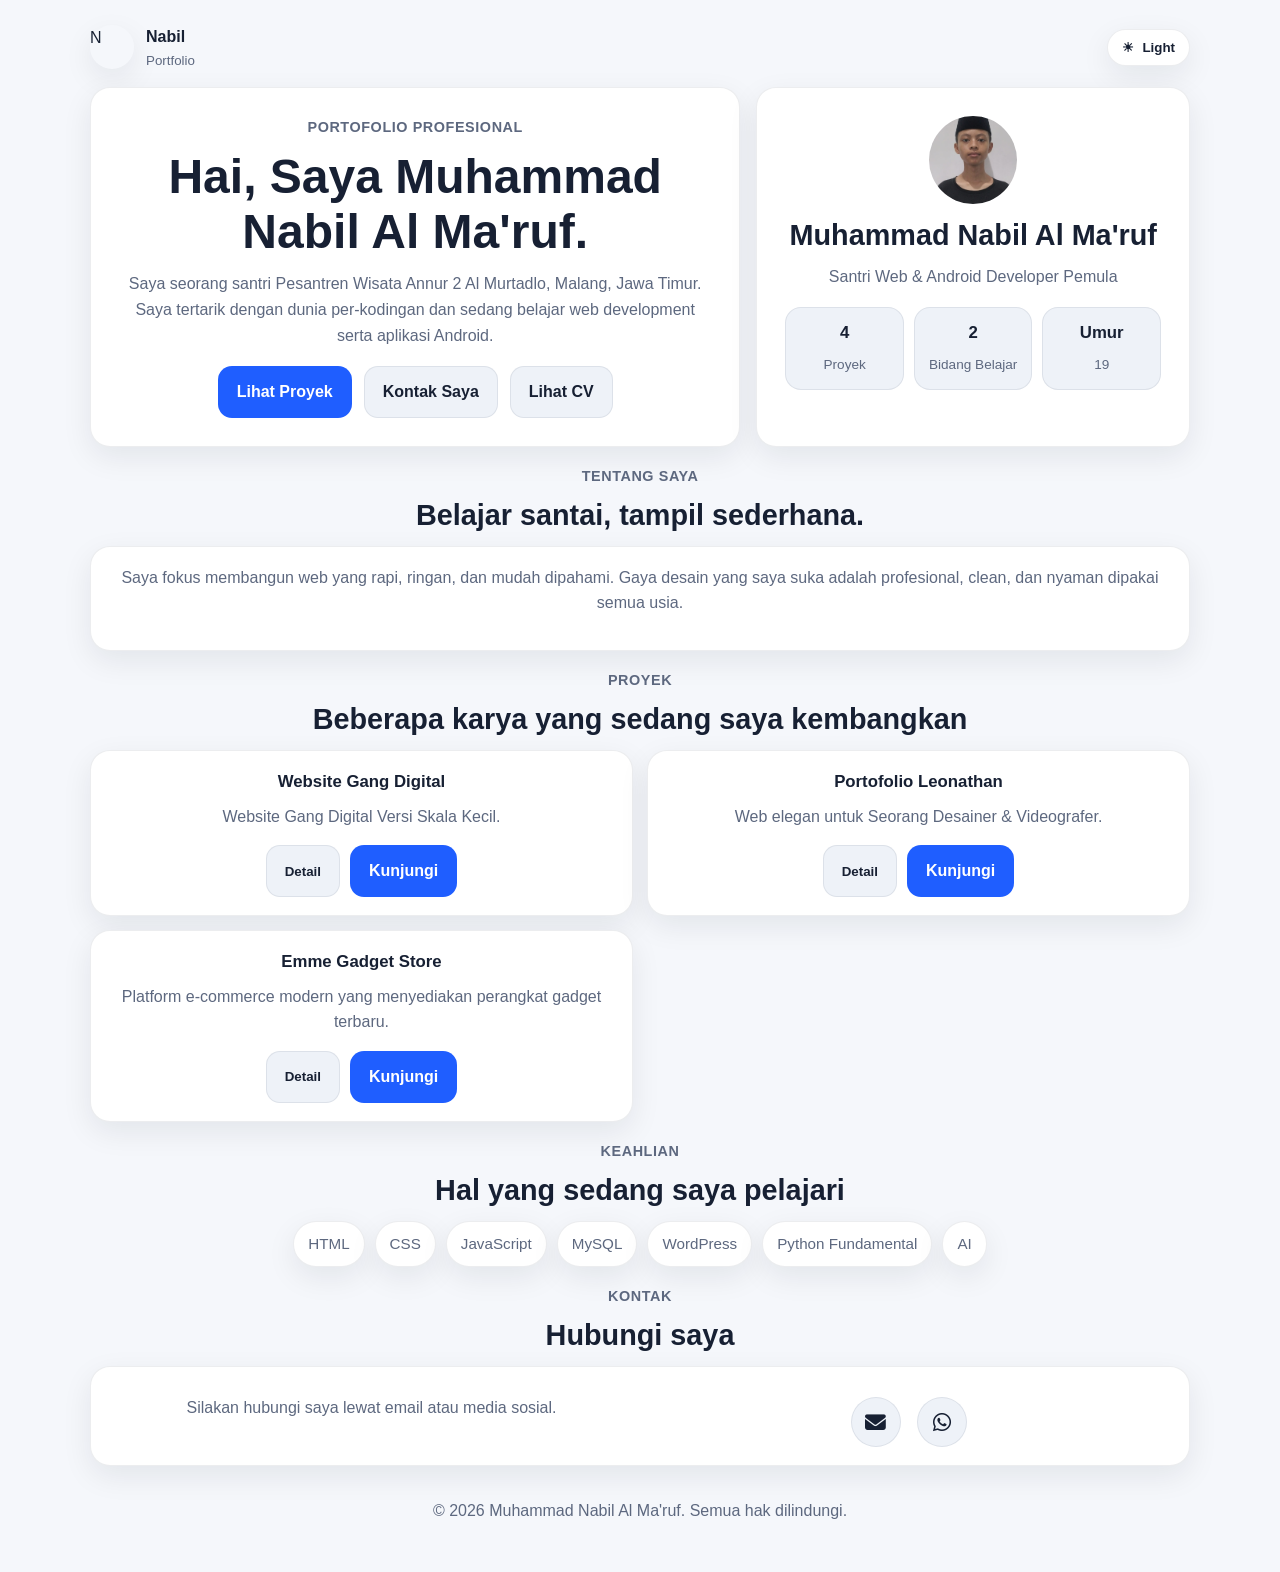
==== index.html @ 753f0123 "Update index.html" ====
<!DOCTYPE html>
<html lang="id">
<head>
  <meta charset="UTF-8" />
  <meta name="viewport" content="width=device-width, initial-scale=1.0" />
  <meta name="theme-color" content="#f5f7fb" />
  <title>Portofolio - Muhammad Nabil Al Ma'ruf</title>
  <link rel="stylesheet" href="nyo.css" />
  <link rel="stylesheet" href="https://cdnjs.cloudflare.com/ajax/libs/font-awesome/6.5.0/css/all.min.css">
</head>
<body>
  <div class="page">
    <header class="topbar">
      <a href="#home" class="brand" aria-label="Beranda">
        <span class="brand-badge">N</span>
        <span class="brand-text">
          <strong>Nabil</strong>
          <small>Portfolio</small>
        </span>
      </a>

      <button id="themeToggle" class="theme-btn" type="button" aria-label="Ganti tema">
        <span class="theme-icon" aria-hidden="true">☀</span>
        <span class="theme-text">Light</span>
      </button>
    </header>

    <main>
      <section id="home" class="hero">
        <div class="hero-card">
          <p class="eyebrow">Portofolio Profesional</p>
          <h1>Hai, Saya Muhammad Nabil Al Ma'ruf.</h1>
          <p class="hero-desc">
            Saya seorang santri Pesantren Wisata Annur 2 Al Murtadlo, Malang, Jawa Timur.
            Saya tertarik dengan dunia per-kodingan dan sedang belajar web development serta aplikasi Android.
          </p>

          <div class="hero-actions">
            <a href="#projects" class="btn primary">Lihat Proyek</a>
            <a href="#contact" class="btn secondary">Kontak Saya</a>
            <a href="CVKU.pdf" class="btn secondary" target="_blank" rel="noopener noreferrer">Lihat CV</a>
  
          </div>
        </div>

        <div class="profile-card">
          <div class="avatar">
            <img src="aku.jpeg" alt="Foto Nabil">
          </div>
          <h2>Muhammad Nabil Al Ma'ruf</h2>
          <p>Santri Web & Android Developer Pemula</p>

          <div class="stats">
            <div>
              <strong>4</strong>
              <span>Proyek</span>
            </div>
            <div>
              <strong>2</strong>
              <span>Bidang Belajar</span>
            </div>
            <div>
              <strong>Umur</strong>
              <span>19</span>
            </div>
          </div>
        </div>
      </section>

      <section class="section about">
        <div class="section-head">
          <p class="eyebrow">Tentang Saya</p>
          <h2>Belajar santai, tampil sederhana.</h2>
        </div>

        <div class="content-card">
          <p>
            Saya fokus membangun web yang rapi, ringan, dan mudah dipahami.
            Gaya desain yang saya suka adalah profesional, clean, dan nyaman dipakai semua usia.
          </p>
        </div>
      </section>

      <section id="projects" class="section">
        <div class="section-head">
          <p class="eyebrow">Proyek</p>
          <h2>Beberapa karya yang sedang saya kembangkan</h2>
        </div>

        <div class="grid">
          <article class="project-card">
            <h3>Website Gang Digital</h3>
            <p>Website Gang Digital Versi Skala Kecil.</p>

            <div class="project-actions">
                <button class="btn secondary detail-btn" data-project="gang">Detail</button>
                    <a href="https://nabildanemme-hub.github.io/gang-kejawan-putih-tambak-IIA/index.html" target="_blank" class="btn primary">Kunjungi</a>
            </div>
                </article>

         <article class="project-card">
    <h3>Portofolio Leonathan</h3>
    <p>Web elegan untuk Seorang Desainer & Videografer.</p>

    <div class="project-actions">
        <button class="btn secondary detail-btn" data-project="leonathanporto">Detail</button>
        <a href="https://nabildanemme-hub.github.io/PortofolioLeonathan/" target="_blank" class="btn primary">Kunjungi</a>
    </div>
</article>
           
           <article class="project-card">
    <h3>Emme Gadget Store</h3>
    <p>Platform e-commerce modern yang menyediakan perangkat gadget terbaru.</p>

    <div class="project-actions">
        <button class="btn secondary detail-btn" data-project="tokoemme">Detail</button>
        <a href="https://sites.google.com/view/tokoemme/home" target="_blank" class="btn primary">Kunjungi</a>
    </div>
</article>
      </div>
      </section>

      <section class="section">
        <div class="section-head">
          <p class="eyebrow">Keahlian</p>
          <h2>Hal yang sedang saya pelajari</h2>
        </div>

        <div class="chips">
          <span>HTML</span>
          <span>CSS</span>
          <span>JavaScript</span>
          <span>MySQL</span>
          <span>WordPress</span>
          <span>Python Fundamental</span>
          <span>AI</span>
        </div>
      </section>

      <section id="contact" class="section contact">
        <div class="section-head">
          <p class="eyebrow">Kontak</p>
          <h2>Hubungi saya</h2>
        </div>

        <div class="content-card contact-card">
  <p>Silakan hubungi saya lewat email atau media sosial.</p>

  <div class="contact-icons">
    <a href="mailto:nabildanemme@gmail.com" target="_blank" aria-label="Email">
      <i class="fa-solid fa-envelope"></i>
    </a>

    <a href="https://wa.me/6282332569247" target="_blank" aria-label="WhatsApp">
      <i class="fa-brands fa-whatsapp"></i>
    </a>
  </div>
</div>

      </section>
    </main>

    <footer class="footer">
      <p>© 2026 Muhammad Nabil Al Ma'ruf. Semua hak dilindungi.</p>
    </footer>
  </div>

    <div id="modal" class="modal">
  <div class="modal-content">
    <span class="close">&times;</span>
    <h2 id="modal-title"></h2>
    <p id="modal-desc"></p>
  </div>
</div>

  <script src="iip.js"></script>
</body>
</html>
---- nyo.css ----
:root {
  --bg: #f5f7fb;
  --surface: #ffffff;
  --surface-2: #eef2f8;
  --text: #172033;
  --muted: #5d687f;
  --primary: #1f5eff;
  --primary-hover: #1748c9;
  --border: rgba(23, 32, 51, 0.08);
  --shadow: 0 10px 30px rgba(16, 24, 40, 0.08);
  --radius: 20px;
}

[data-theme="dark"] {
  --bg: #0c1220;
  --surface: #121a2c;
  --surface-2: #182235;
  --text: #f4f7fb;
  --muted: #aeb8cc;
  --primary: #6f93ff;
  --primary-hover: #86a5ff;
  --border: rgba(255, 255, 255, 0.08);
  --shadow: 0 12px 28px rgba(0, 0, 0, 0.25);
}

* {
  box-sizing: border-box;
}

html {
  scroll-behavior: smooth;
}

body {
  margin: 0;
  font-family: Arial, Helvetica, sans-serif;
  background: var(--bg);
  color: var(--text);
  line-height: 1.6;
  font-size: 16px;
}

a {
  color: inherit;
  text-decoration: none;
}

.page {
  width: 100%;
  min-height: 100vh;
  padding: 16px;
}

.topbar {
  max-width: 1100px;
  margin: 0 auto 16px;
  display: flex;
  align-items: center;
  justify-content: space-between;
  gap: 12px;
}

.brand {
  display: flex;
  align-items: center;
  gap: 12px;
}

.brand-badge,
.avatar img {
  width: 100%;
  height: 100%;
  object-fit: cover;
  border-radius: 50%;
}

.brand-badge {
  width: 44px;
  height: 44px;
  box-shadow: var(--shadow);
}

.brand-text {
  display: flex;
  flex-direction: column;
}

.brand-text strong {
  font-size: 1rem;
}

.brand-text small,
.eyebrow,
.hero-desc,
.project-card p,
.content-card p,
.footer p,
.profile-card p,
.chips span,
.contact-link {
  color: var(--muted);
}

.theme-btn {
  border: 1px solid var(--border);
  background: var(--surface);
  color: var(--text);
  border-radius: 999px;
  padding: 10px 14px;
  display: flex;
  align-items: center;
  gap: 8px;
  box-shadow: var(--shadow);
  cursor: pointer;
  font-weight: 600;
}

main {
  max-width: 1100px;
  margin: 0 auto;
}

.hero {
  display: grid;
  gap: 16px;
}

.hero-card,
.profile-card,
.content-card,
.project-card {
  background: var(--surface);
  border: 1px solid var(--border);
  border-radius: var(--radius);
  box-shadow: var(--shadow);
}

.hero-card {
  padding: 22px 18px;
  text-align: center;
}

.eyebrow {
  margin: 0 0 10px;
  font-size: 0.9rem;
  font-weight: 700;
  letter-spacing: 0.04em;
  text-transform: uppercase;
}

h1, h2, h3, p {
  margin-top: 0;
}

h1 {
  font-size: 2rem;
  line-height: 1.15;
  margin-bottom: 12px;
}

h2 {
  font-size: 1.4rem;
  line-height: 1.25;
  margin-bottom: 10px;
}

.hero-desc {
  margin-bottom: 18px;
  font-size: 1rem;
}

.hero-actions {
  display: flex;
  flex-wrap: wrap;
  gap: 12px;
  justify-content: center;
}

.btn {
  min-height: 48px;
  padding: 12px 18px;
  border-radius: 14px;
  display: inline-flex;
  align-items: center;
  justify-content: center;
  font-weight: 700;
  border: 1px solid transparent;
  transition: 0.2s ease;
}

.btn.primary {
  background: var(--primary);
  color: #fff;
}

.btn.primary:hover {
  background: var(--primary-hover);
}

.btn.secondary {
  background: var(--surface-2);
  color: var(--text);
  border-color: var(--border);
}

.profile-card {
  padding: 22px 18px;
  text-align: center;
}

.avatar {
  width: 88px;
  height: 88px;
  margin: 0 auto 14px;
  font-size: 2rem;
}

.stats {
  margin-top: 18px;
  display: grid;
  grid-template-columns: repeat(3, 1fr);
  gap: 10px;
}

.stats div {
  background: var(--surface-2);
  border: 1px solid var(--border);
  border-radius: 16px;
  padding: 12px 8px;
}

.stats strong {
  display: block;
  font-size: 1.05rem;
  margin-bottom: 4px;
}

.stats span {
  font-size: 0.85rem;
  color: var(--muted);
}

.section {
  margin-top: 18px;
}

.section-head {
  margin-bottom: 12px;
  text-align: center;
}

.content-card,
.project-card {
  padding: 18px;
}

.content-card {
  text-align: center;
}

.grid {
  display: grid;
  gap: 14px;
}

.project-card {
  text-align: center;
  transition: transform 0.25s ease, box-shadow 0.25s ease;
}

.project-card:hover {
  transform: translateY(-6px);
  box-shadow: 0 18px 40px rgba(0, 0, 0, 0.12);
}

.project-card h3 {
  margin-bottom: 8px;
  font-size: 1.05rem;
}

.chips {
  display: flex;
  flex-wrap: wrap;
  justify-content: center;
  gap: 10px;
}

.chips span {
  padding: 10px 14px;
  border-radius: 999px;
  background: var(--surface);
  border: 1px solid var(--border);
  box-shadow: var(--shadow);
  font-size: 0.95rem;
}

.contact-card {
  display: grid;
  gap: 12px;
}

.contact-link {
  display: inline-flex;
  width: fit-content;
  margin: 0 auto;
  font-weight: 700;
}

.footer {
  max-width: 1100px;
  margin: 22px auto 0;
  padding: 10px 0 8px;
  text-align: center;
}

@media (min-width: 768px) {
  .page {
    padding: 24px;
  }

  .hero {
    grid-template-columns: 1.5fr 1fr;
    align-items: stretch;
  }

  .hero-card,
  .profile-card {
    padding: 28px;
  }

  h1 {
    font-size: 3rem;
  }

  h2 {
    font-size: 1.8rem;
  }

  .grid {
    grid-template-columns: repeat(2, 1fr);
  }

  .contact-card {
    grid-template-columns: repeat(2, 1fr);
    align-items: center;
  }

  .contact-link {
    margin: 0;
  }
}

button:focus-visible,
a:focus-visible {
  outline: 3px solid rgba(31, 94, 255, 0.35);
  outline-offset: 3px;
}

.fade-in {
  opacity: 0;
  transform: translateY(20px);
  transition: 0.6s ease;
}

.fade-in.show {
  opacity: 1;
  transform: translateY(0);
}

.project-actions {
  margin-top: 12px;
  display: flex;
  gap: 10px;
  justify-content: center;
}

/* MODAL */
.modal {
  display: none;
  position: fixed;
  top: 0;
  left: 0;
  width: 100%;
  height: 100%;
  background: rgba(0,0,0,0.6);
  justify-content: center;
  align-items: center;
}

.modal-content {
  background: var(--surface);
  padding: 20px;
  border-radius: 16px;
  max-width: 90%;
  text-align: center;
}

.close {
  cursor: pointer;
  font-size: 1.5rem;
  float: right;
}

.contact-icons {
  display: flex;
  justify-content: center;
  gap: 16px;
  margin-top: 12px;
}

.contact-icons a {
  width: 50px;
  height: 50px;
  display: grid;
  place-items: center;
  border-radius: 50%;
  background: var(--surface-2);
  border: 1px solid var(--border);
  font-size: 1.3rem;
  color: var(--text);
  transition: 0.2s ease;
}

.contact-icons a:hover {
  transform: translateY(-4px);
  background: var(--primary);
  color: white;
}
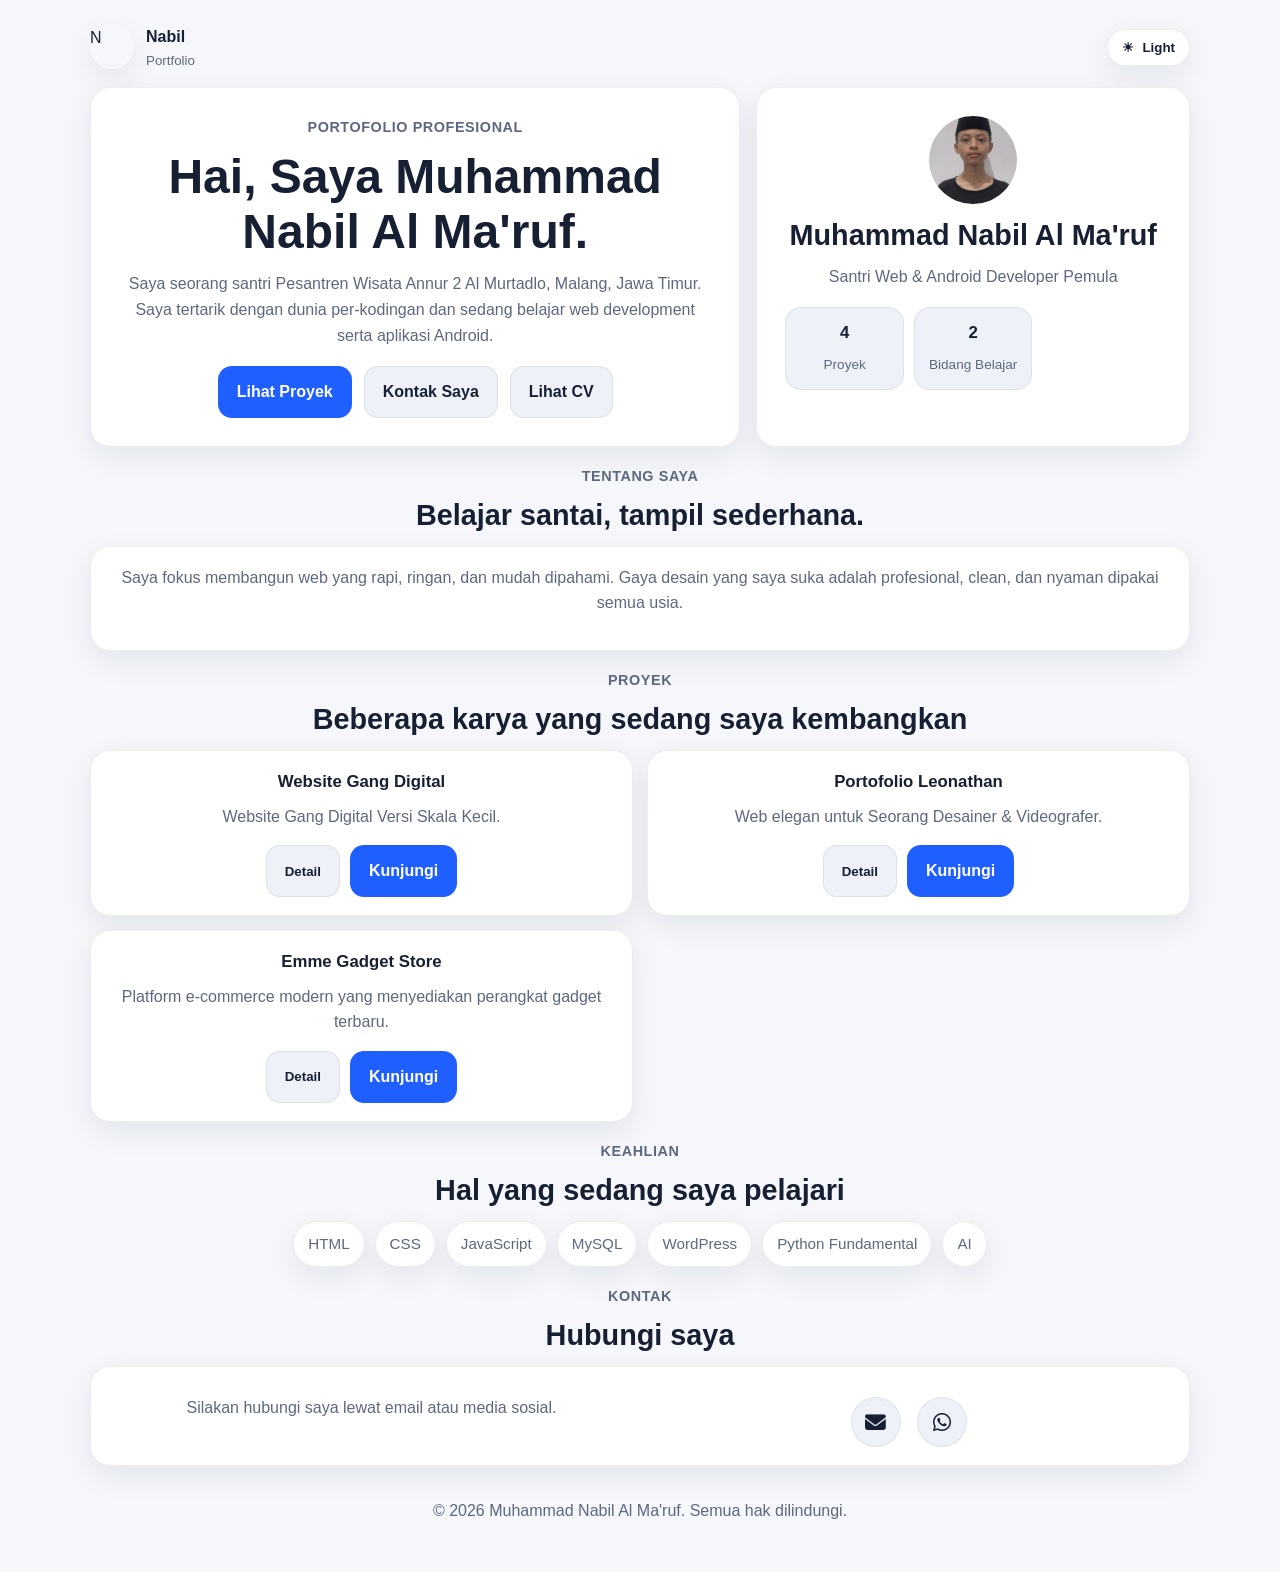
==== commit aac4e84d: "Update index.html" ====
--- a/index.html
+++ b/index.html
@@ -58,10 +58,6 @@
             <div>
               <strong>2</strong>
               <span>Bidang Belajar</span>
-            </div>
-            <div>
-              <strong>Umur</strong>
-              <span>19</span>
             </div>
           </div>
         </div>
--- a/nyo.css
+++ b/nyo.css
@@ -356,15 +356,19 @@
   outline-offset: 3px;
 }
 
+/* Keadaan awal: tidak terlihat */
 .fade-in {
   opacity: 0;
-  transform: translateY(20px);
-  transition: 0.6s ease;
-}
-
+  transform: translateY(30px);
+  transition: all 0.8s ease-out;
+  pointer-events: none; /* Biar gak bisa diklik sebelum muncul */
+}
+
+/* Keadaan setelah di-scroll: muncul */
 .fade-in.show {
   opacity: 1;
   transform: translateY(0);
+  pointer-events: auto;
 }
 
 .project-actions {
@@ -425,4 +429,4 @@
   transform: translateY(-4px);
   background: var(--primary);
   color: white;
-}+}
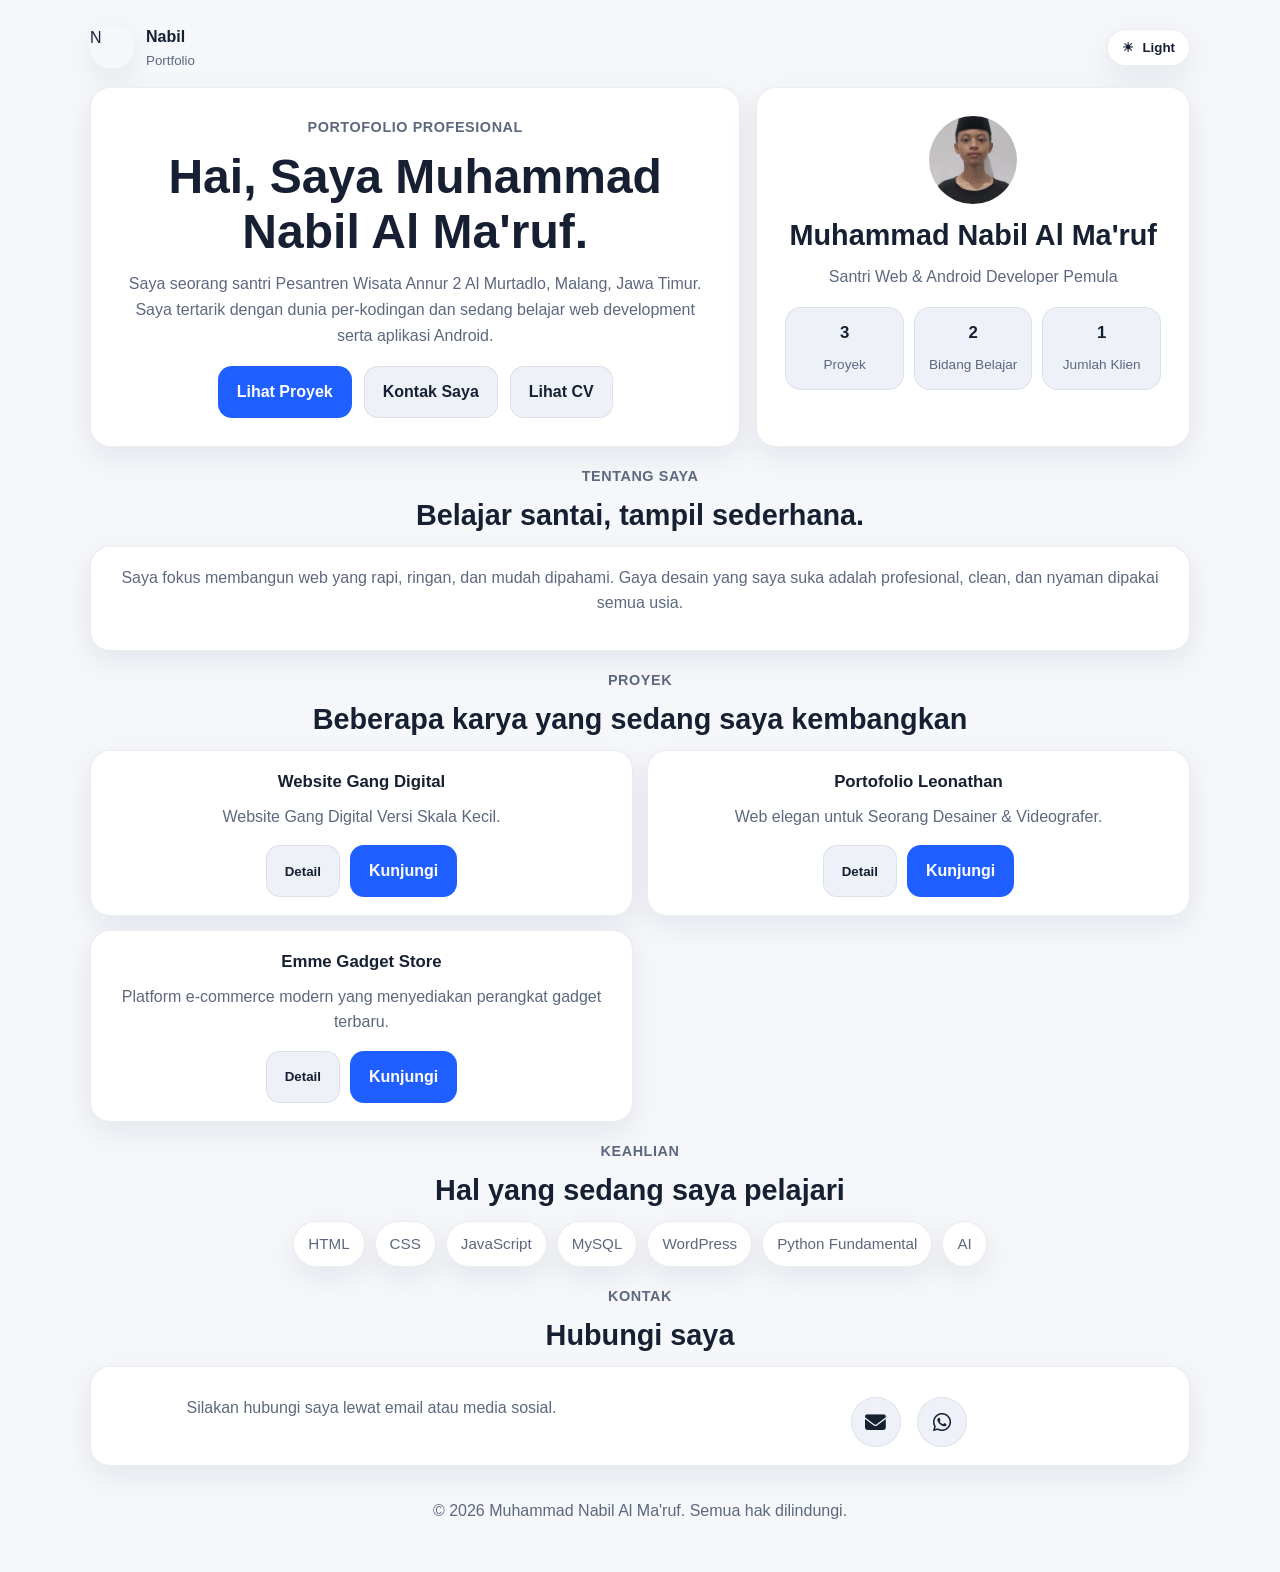
==== commit b85b9eca: "Update index.html" ====
--- a/index.html
+++ b/index.html
@@ -52,12 +52,16 @@
 
           <div class="stats">
             <div>
-              <strong>4</strong>
+              <strong>3</strong>
               <span>Proyek</span>
             </div>
             <div>
               <strong>2</strong>
               <span>Bidang Belajar</span>
+            </div>
+            <div>
+              <strong>1</strong>
+              <span>Jumlah Klien</span>
             </div>
           </div>
         </div>
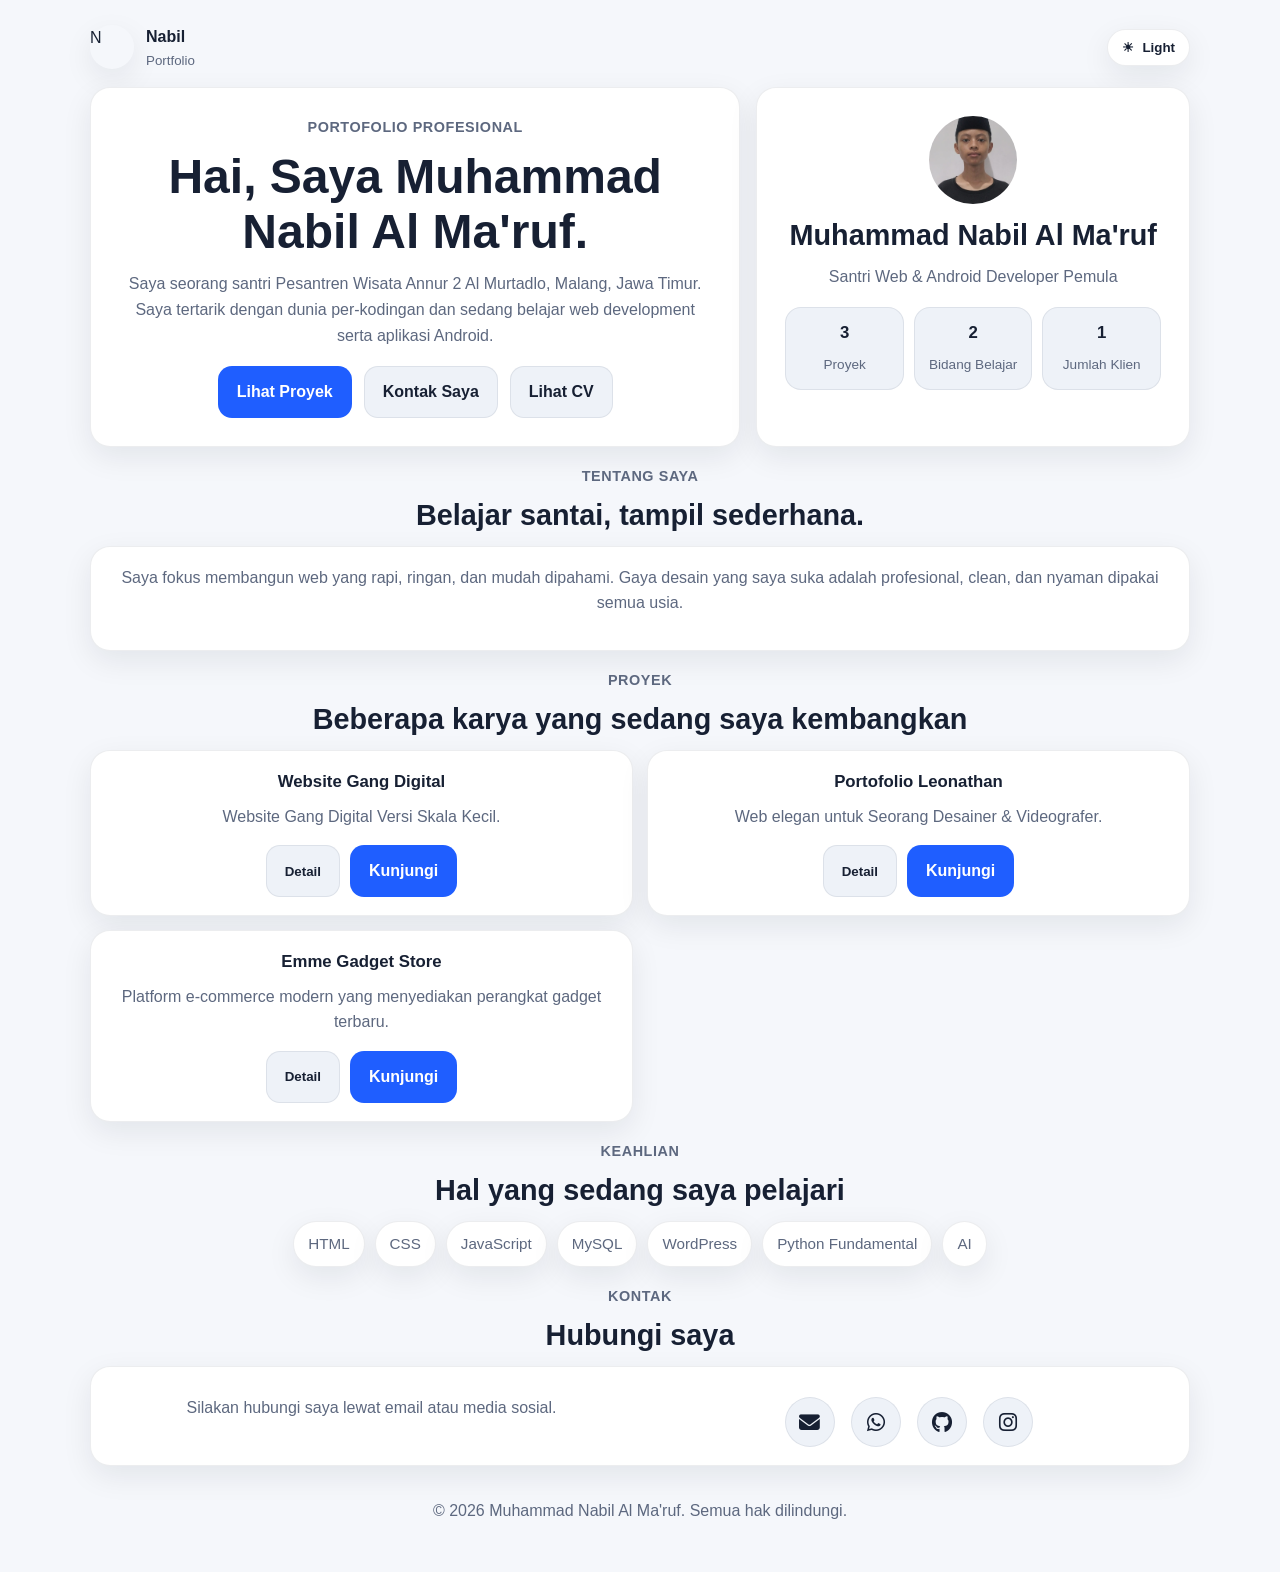
==== commit 7e46fc6e: "Update index.html" ====
--- a/index.html
+++ b/index.html
@@ -154,6 +154,14 @@
     <a href="https://wa.me/6282332569247" target="_blank" aria-label="WhatsApp">
       <i class="fa-brands fa-whatsapp"></i>
     </a>
+
+    <a href="https://github.com/nabildanemme-hub" target="_blank" aria-label="GitHub">
+      <i class="fa-brands fa-github"></i>
+    </a>
+
+    <a href="https://instagram.com/_NBLZ_" target="_blank" aria-label="Instagram">
+      <i class="fa-brands fa-instagram"></i>
+    </a>
   </div>
 </div>
 
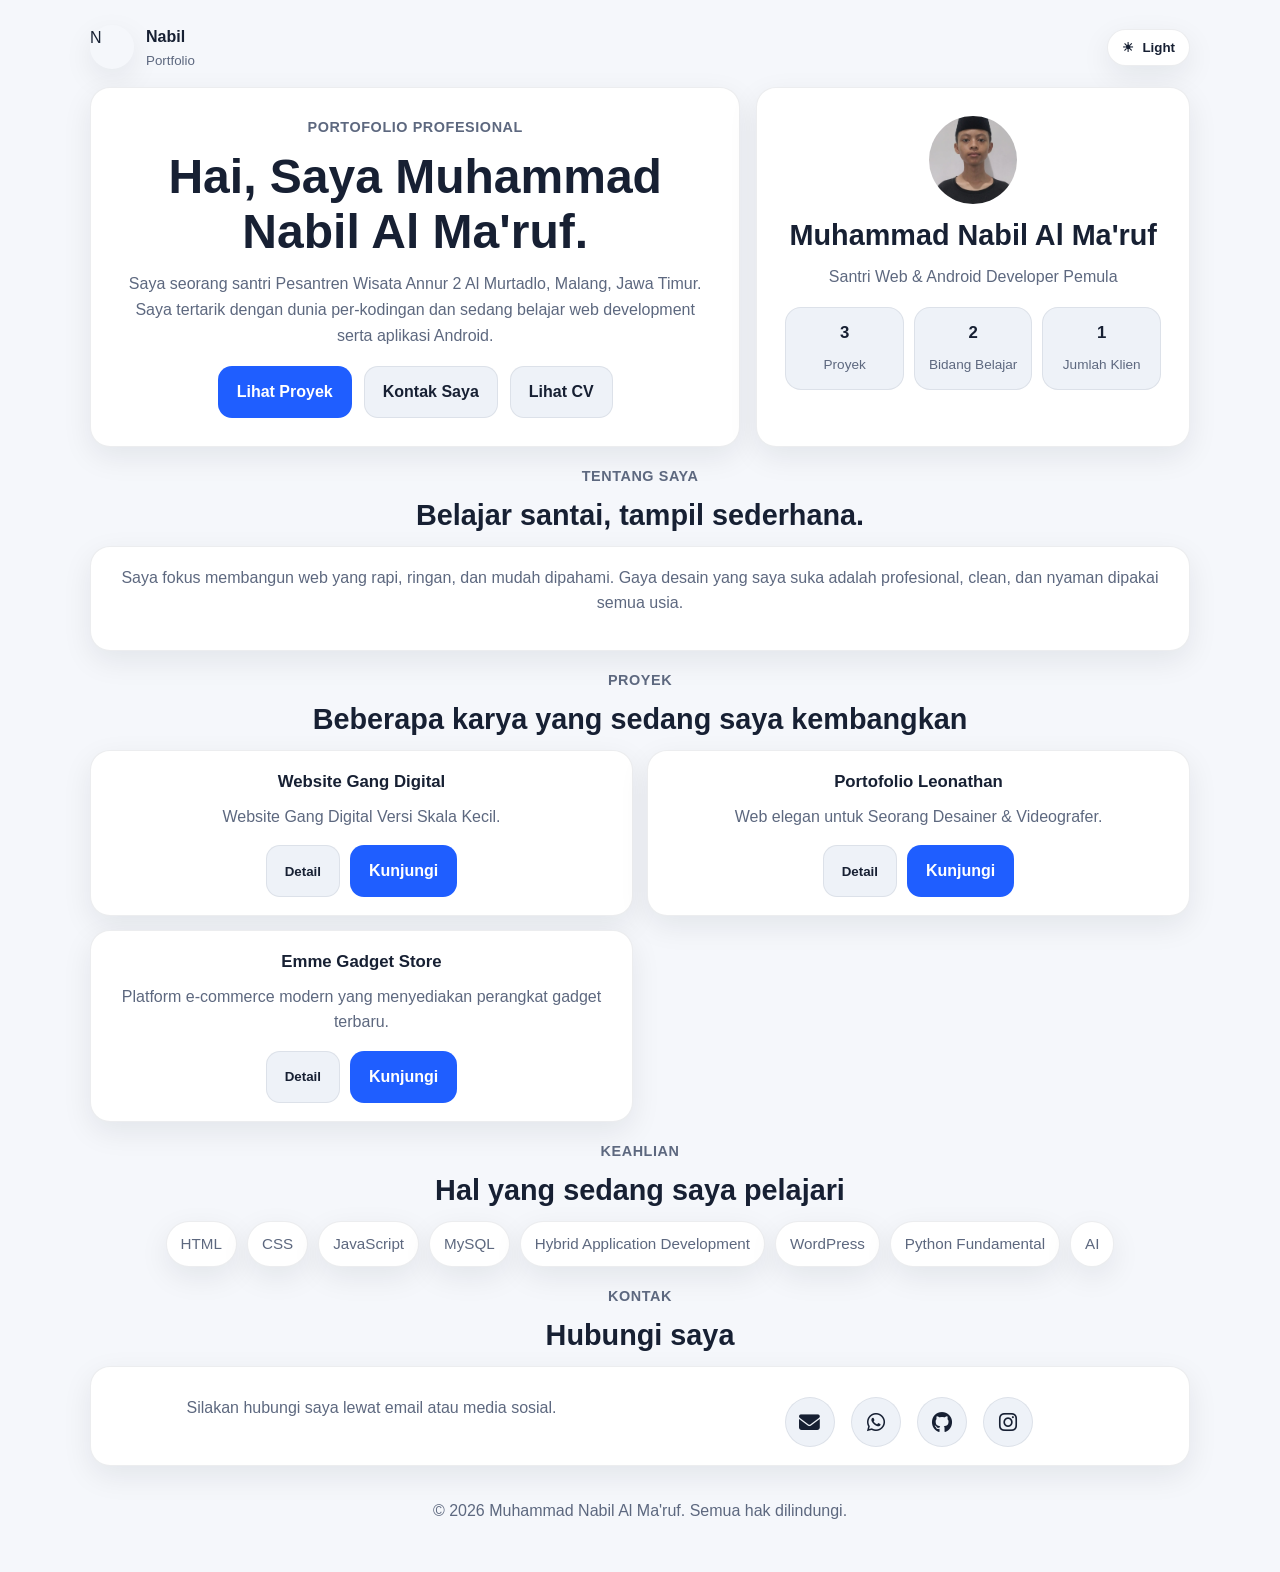
==== commit a8780887: "Update index.html" ====
--- a/index.html
+++ b/index.html
@@ -131,6 +131,7 @@
           <span>CSS</span>
           <span>JavaScript</span>
           <span>MySQL</span>
+          <span>Hybrid Application Development</span>
           <span>WordPress</span>
           <span>Python Fundamental</span>
           <span>AI</span>
--- a/nyo.css
+++ b/nyo.css
@@ -430,3 +430,18 @@
   background: var(--primary);
   color: white;
 }
+
+/* Untuk Chrome, Safari, dan Opera */
+.element-class::-webkit-scrollbar {
+  display: none;
+}
+
+/* Untuk Firefox */
+.element-class {
+  scrollbar-width: none;
+}
+
+/* Untuk Internet Explorer dan Edge lama */
+.element-class {
+  -ms-overflow-style: none;
+}
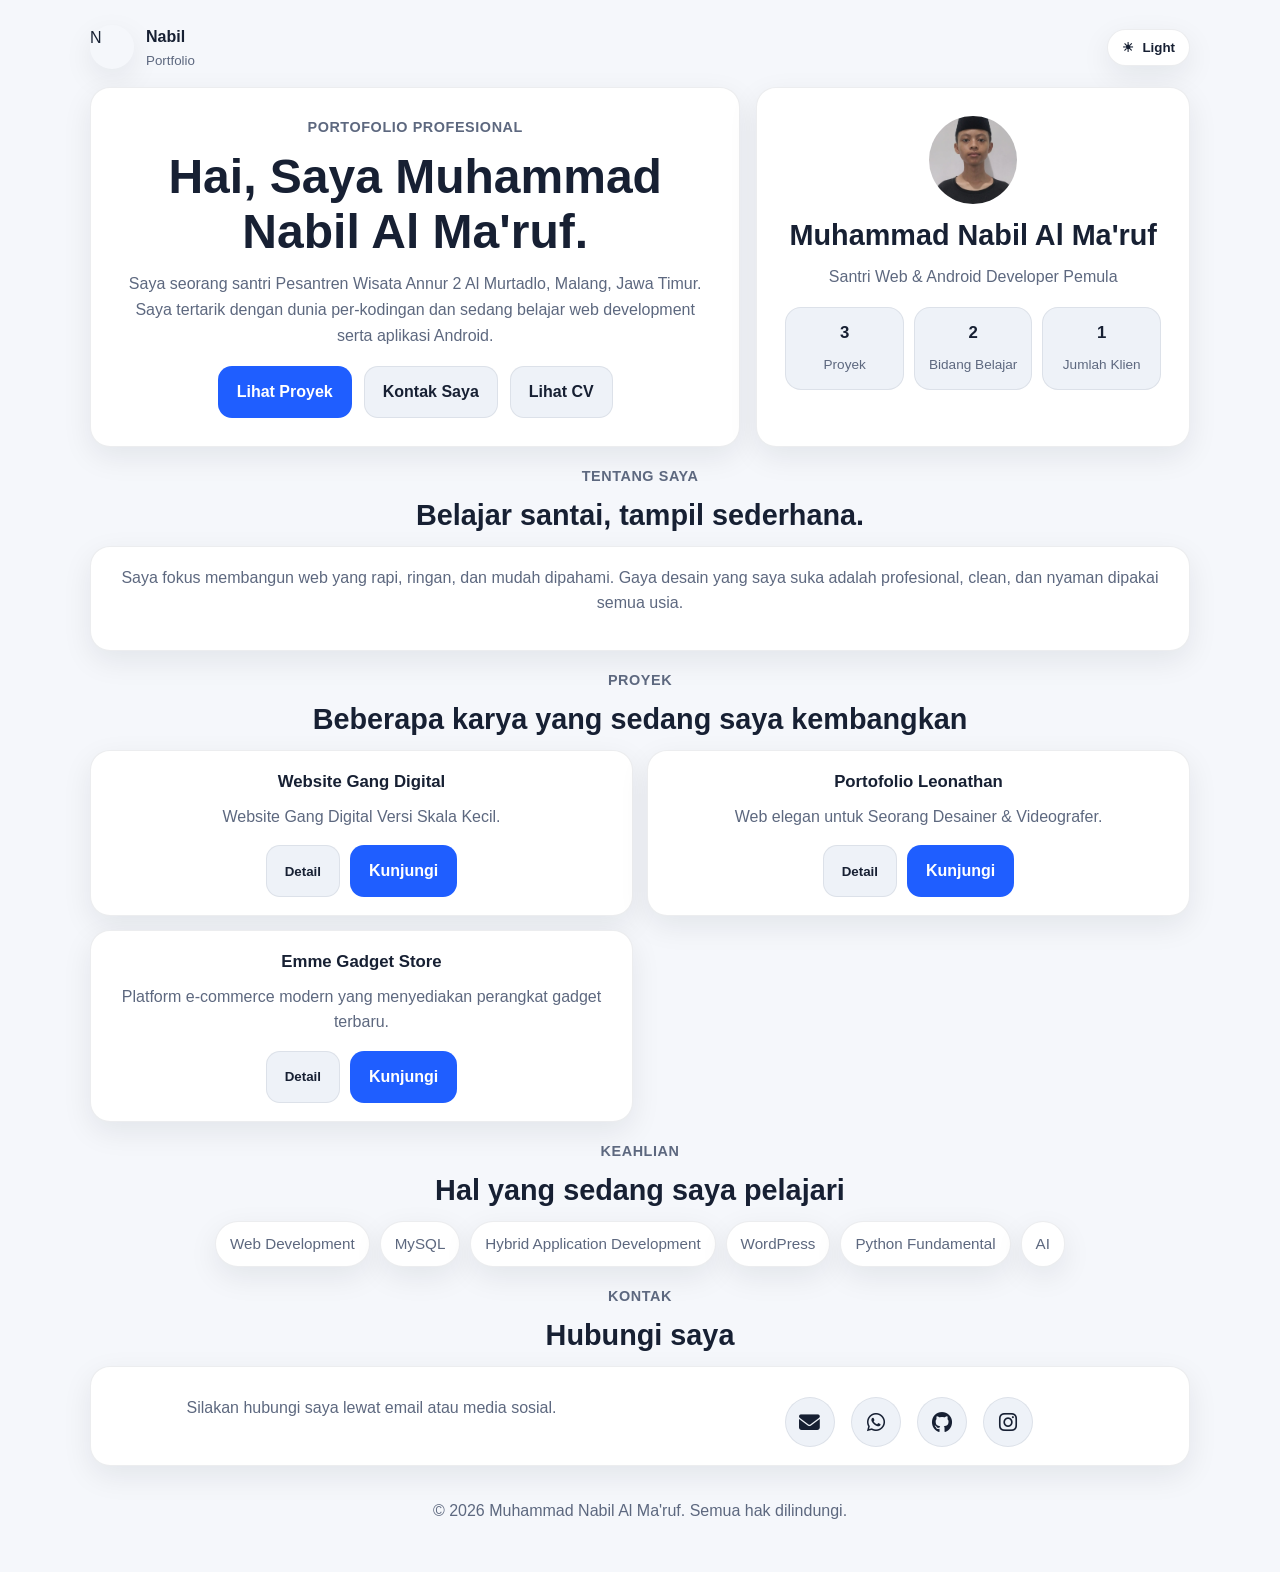
==== commit 441643a4: "Update index.html" ====
--- a/index.html
+++ b/index.html
@@ -127,9 +127,7 @@
         </div>
 
         <div class="chips">
-          <span>HTML</span>
-          <span>CSS</span>
-          <span>JavaScript</span>
+          <span>Web Development</span>
           <span>MySQL</span>
           <span>Hybrid Application Development</span>
           <span>WordPress</span>
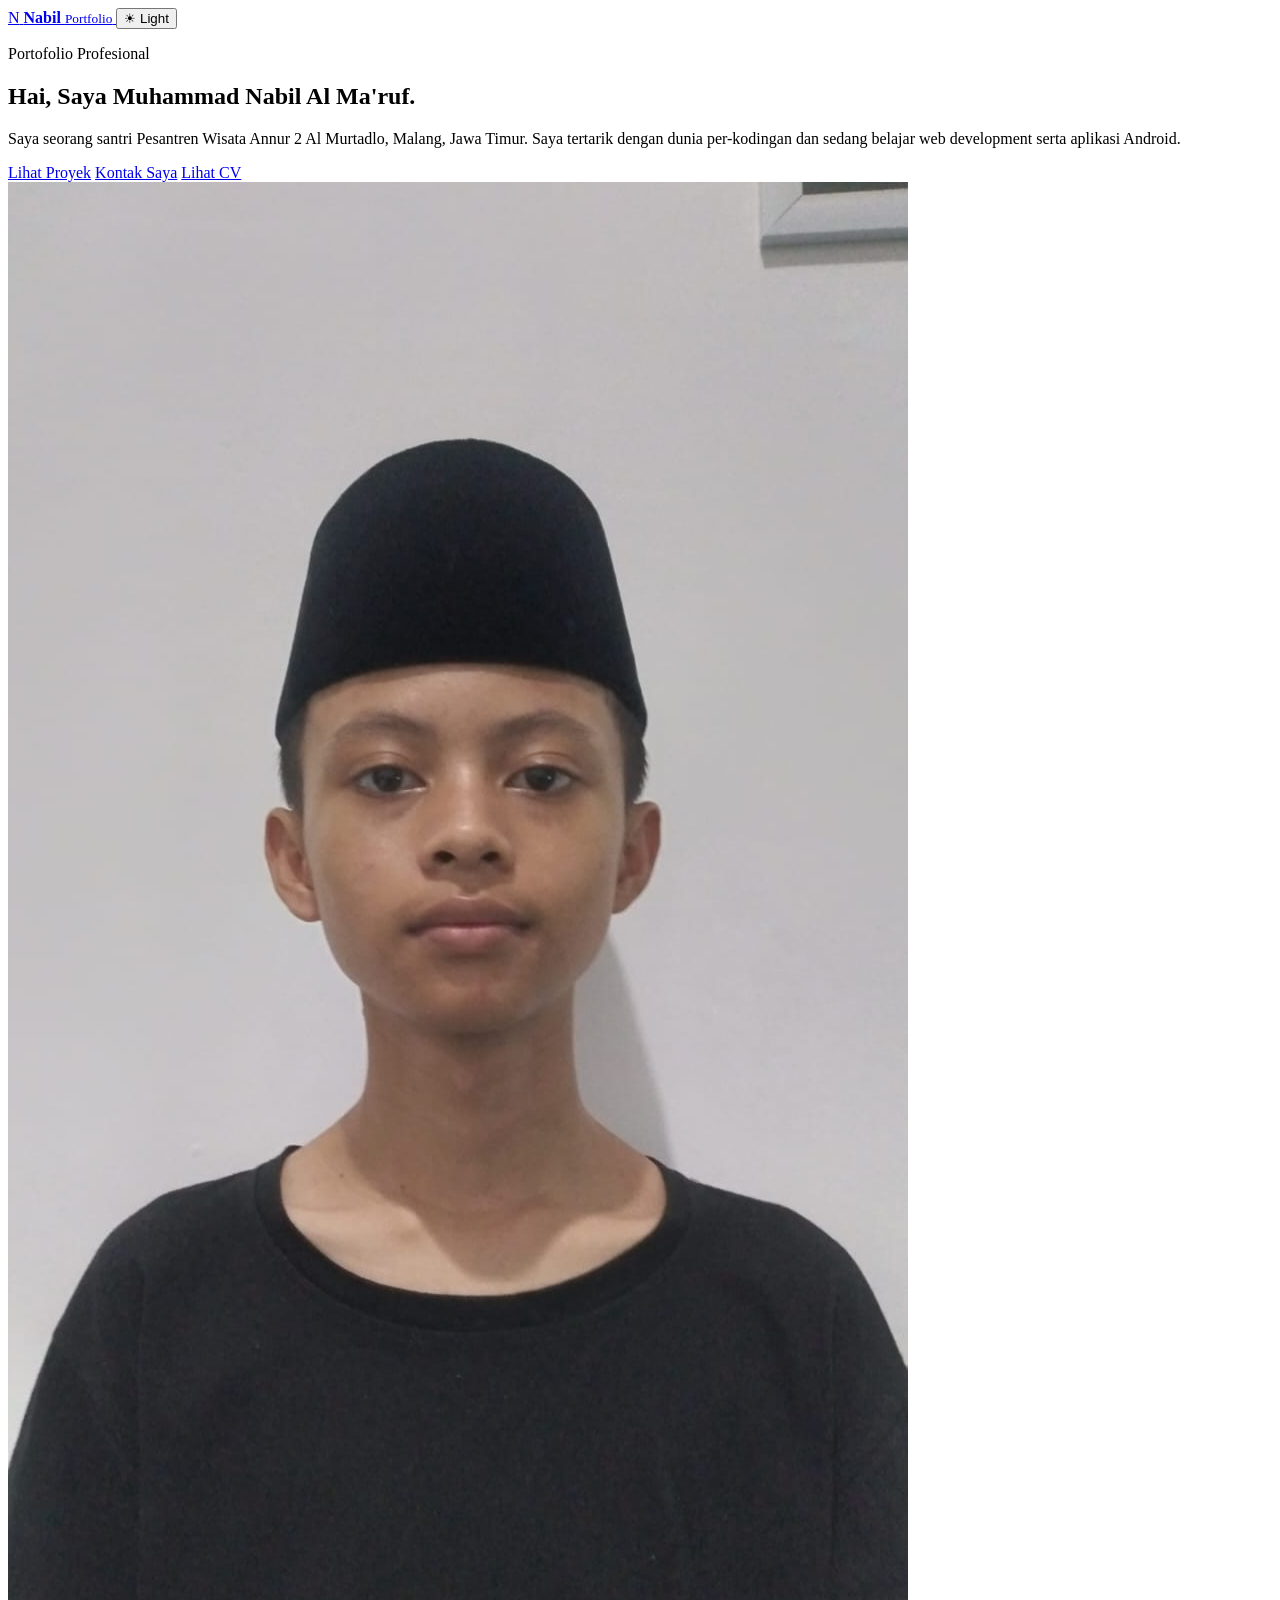
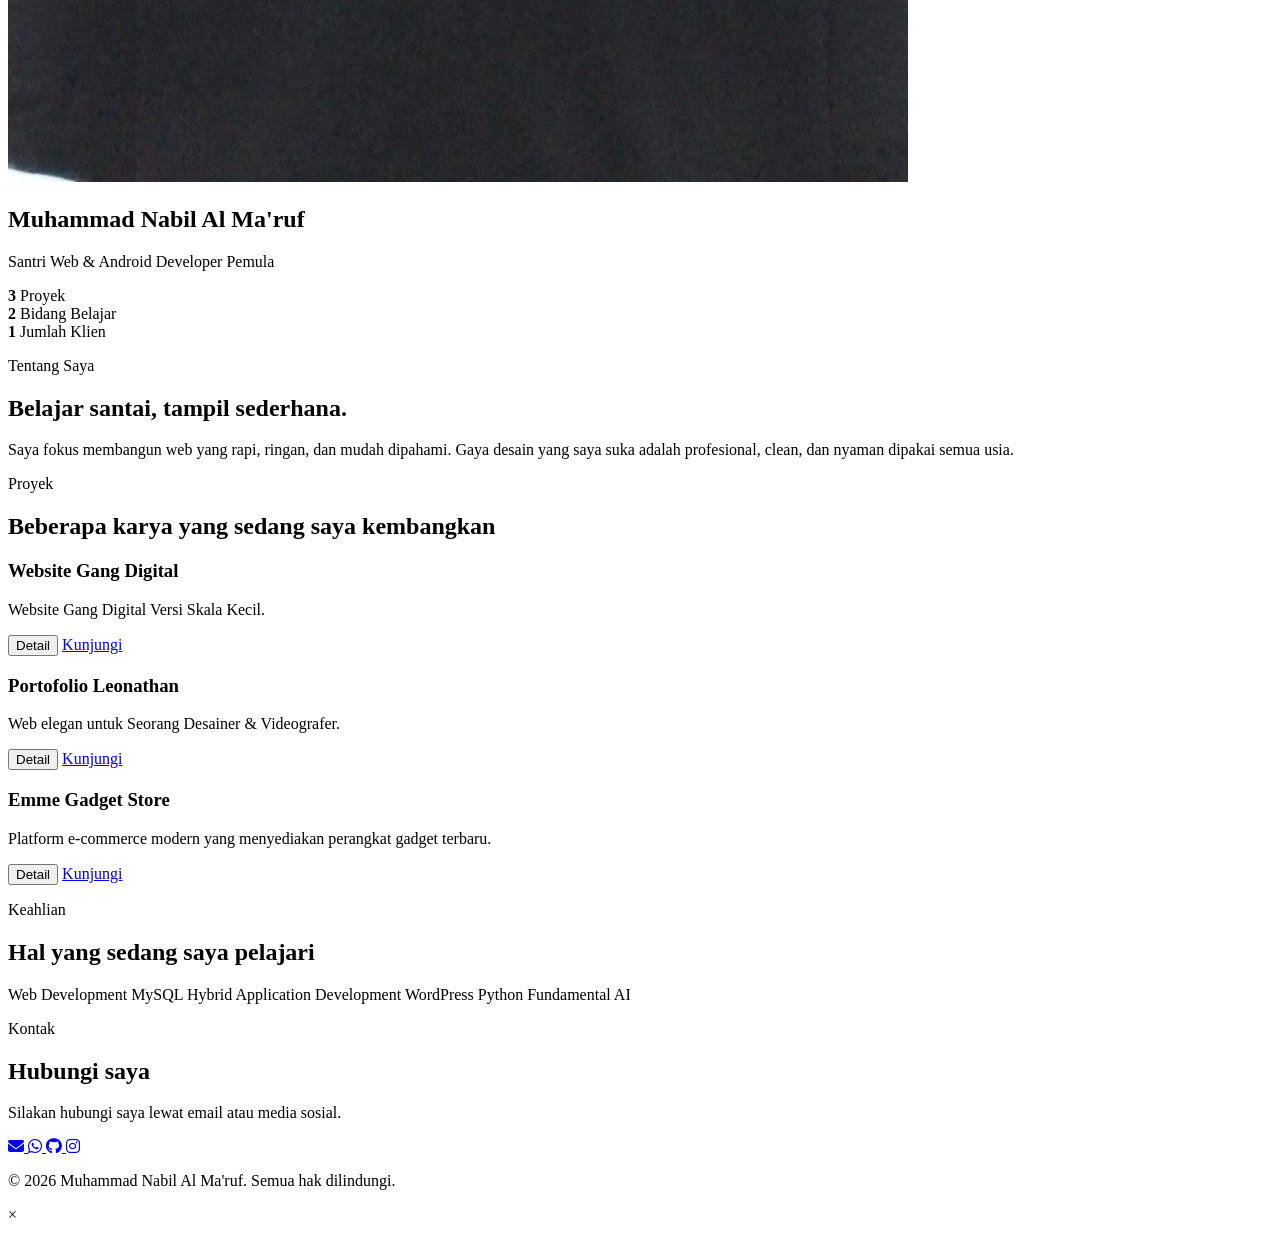
==== commit 2bf16d96: "Update index.html" ====
--- a/index.html
+++ b/index.html
@@ -5,7 +5,7 @@
   <meta name="viewport" content="width=device-width, initial-scale=1.0" />
   <meta name="theme-color" content="#f5f7fb" />
   <title>Portofolio - Muhammad Nabil Al Ma'ruf</title>
-  <link rel="stylesheet" href="nyo.css" />
+  <link rel="stylesheet" href="a.css" />
   <link rel="stylesheet" href="https://cdnjs.cloudflare.com/ajax/libs/font-awesome/6.5.0/css/all.min.css">
 </head>
 <body>
@@ -86,6 +86,8 @@
           <p class="eyebrow">Proyek</p>
           <h2>Beberapa karya yang sedang saya kembangkan</h2>
         </div>
+
+        
 
         <div class="grid">
           <article class="project-card">
@@ -175,11 +177,16 @@
     <div id="modal" class="modal">
   <div class="modal-content">
     <span class="close">&times;</span>
+    
+    <a id="modal-img-link" href="#" target="_blank" rel="noopener noreferrer">
+      <img id="modal-img" src="" alt="" class="modal-preview-img">
+    </a>
+    
     <h2 id="modal-title"></h2>
     <p id="modal-desc"></p>
   </div>
 </div>
 
-  <script src="iip.js"></script>
+  <script src="qq.js"></script>
 </body>
 </html>
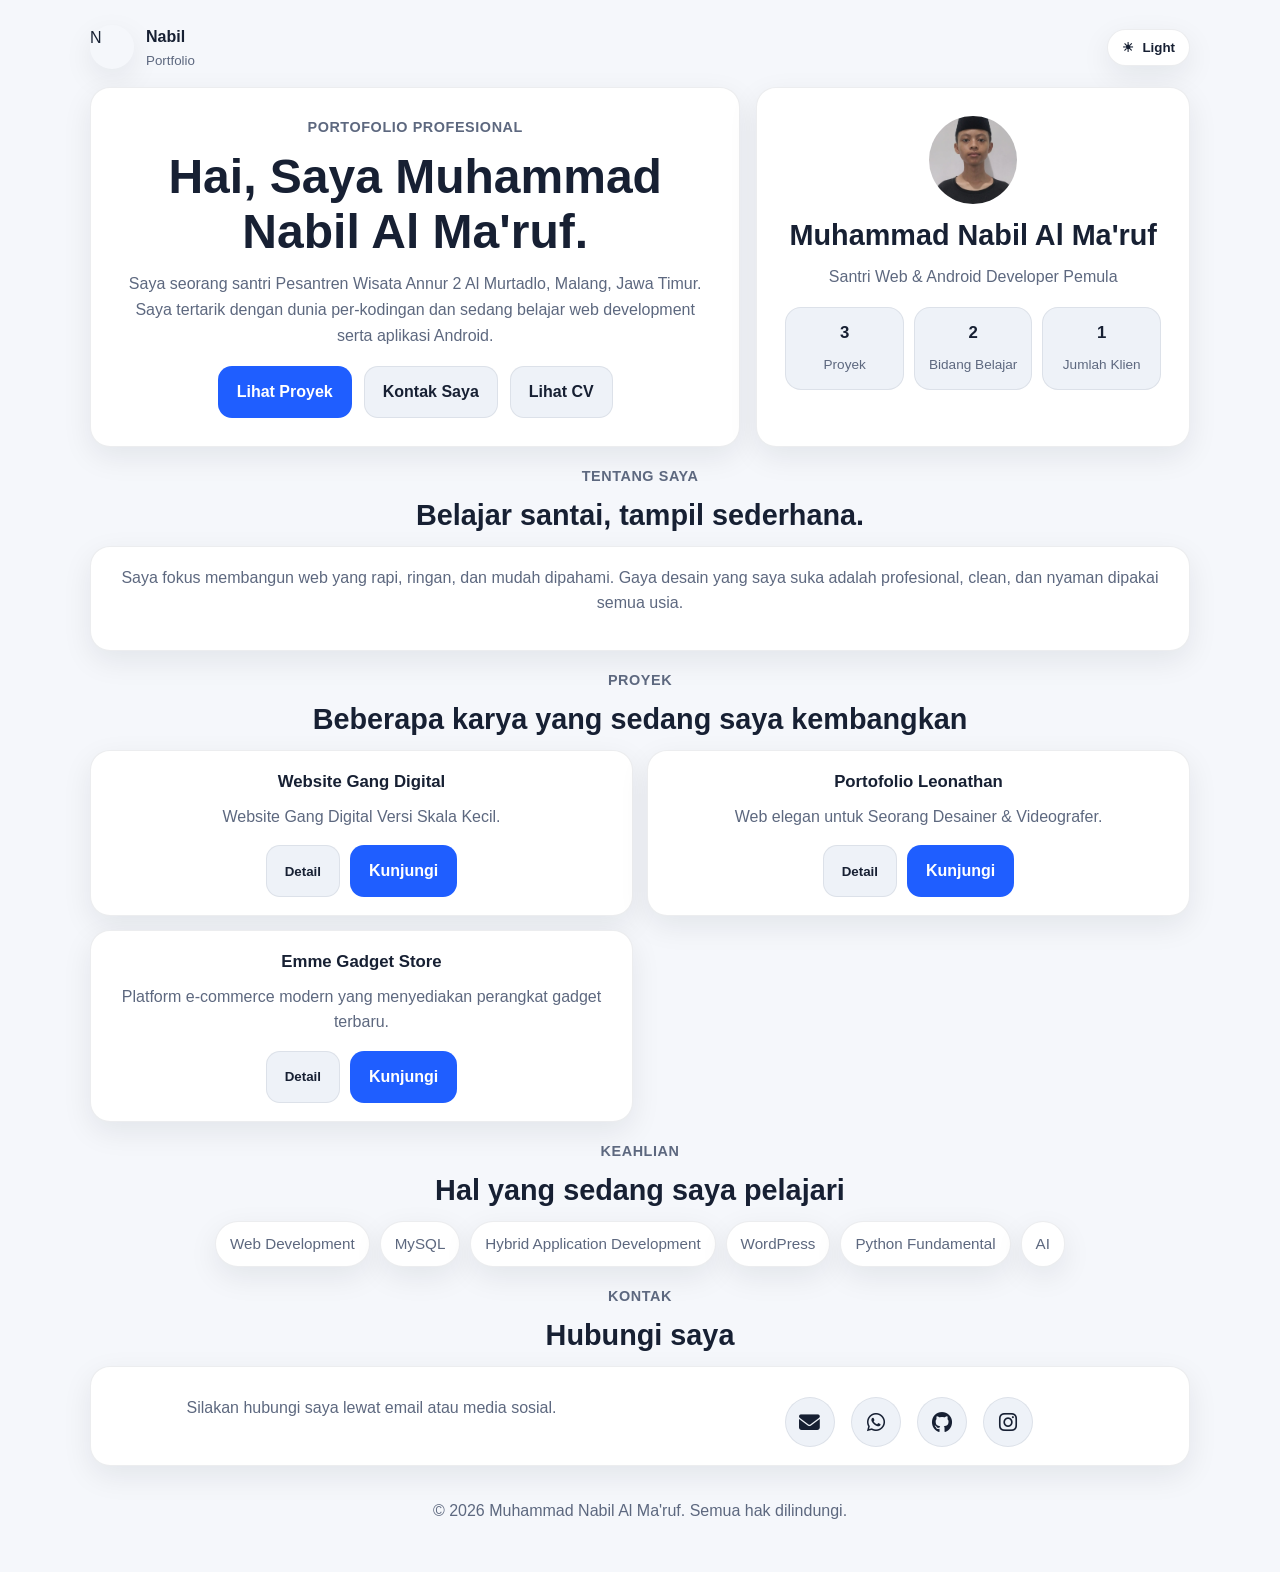
==== commit 6523d0a8: "Update index.html" ====
--- a/index.html
+++ b/index.html
@@ -5,7 +5,7 @@
   <meta name="viewport" content="width=device-width, initial-scale=1.0" />
   <meta name="theme-color" content="#f5f7fb" />
   <title>Portofolio - Muhammad Nabil Al Ma'ruf</title>
-  <link rel="stylesheet" href="a.css" />
+  <link rel="stylesheet" href="nyo.css" />
   <link rel="stylesheet" href="https://cdnjs.cloudflare.com/ajax/libs/font-awesome/6.5.0/css/all.min.css">
 </head>
 <body>
@@ -187,6 +187,6 @@
   </div>
 </div>
 
-  <script src="qq.js"></script>
+  <script src="iip.js"></script>
 </body>
 </html>
--- a/nyo.css
+++ b/nyo.css
@@ -0,0 +1,447 @@
+:root {
+  --bg: #f5f7fb;
+  --surface: #ffffff;
+  --surface-2: #eef2f8;
+  --text: #172033;
+  --muted: #5d687f;
+  --primary: #1f5eff;
+  --primary-hover: #1748c9;
+  --border: rgba(23, 32, 51, 0.08);
+  --shadow: 0 10px 30px rgba(16, 24, 40, 0.08);
+  --radius: 20px;
+}
+
+[data-theme="dark"] {
+  --bg: #0c1220;
+  --surface: #121a2c;
+  --surface-2: #182235;
+  --text: #f4f7fb;
+  --muted: #aeb8cc;
+  --primary: #6f93ff;
+  --primary-hover: #86a5ff;
+  --border: rgba(255, 255, 255, 0.08);
+  --shadow: 0 12px 28px rgba(0, 0, 0, 0.25);
+}
+
+* {
+  box-sizing: border-box;
+}
+
+html {
+  scroll-behavior: smooth;
+}
+
+body {
+  margin: 0;
+  font-family: Arial, Helvetica, sans-serif;
+  background: var(--bg);
+  color: var(--text);
+  line-height: 1.6;
+  font-size: 16px;
+}
+
+a {
+  color: inherit;
+  text-decoration: none;
+}
+
+.page {
+  width: 100%;
+  min-height: 100vh;
+  padding: 16px;
+}
+
+.topbar {
+  max-width: 1100px;
+  margin: 0 auto 16px;
+  display: flex;
+  align-items: center;
+  justify-content: space-between;
+  gap: 12px;
+}
+
+.brand {
+  display: flex;
+  align-items: center;
+  gap: 12px;
+}
+
+.brand-badge,
+.avatar img {
+  width: 100%;
+  height: 100%;
+  object-fit: cover;
+  border-radius: 50%;
+}
+
+.brand-badge {
+  width: 44px;
+  height: 44px;
+  box-shadow: var(--shadow);
+}
+
+.brand-text {
+  display: flex;
+  flex-direction: column;
+}
+
+.brand-text strong {
+  font-size: 1rem;
+}
+
+.brand-text small,
+.eyebrow,
+.hero-desc,
+.project-card p,
+.content-card p,
+.footer p,
+.profile-card p,
+.chips span,
+.contact-link {
+  color: var(--muted);
+}
+
+.theme-btn {
+  border: 1px solid var(--border);
+  background: var(--surface);
+  color: var(--text);
+  border-radius: 999px;
+  padding: 10px 14px;
+  display: flex;
+  align-items: center;
+  gap: 8px;
+  box-shadow: var(--shadow);
+  cursor: pointer;
+  font-weight: 600;
+}
+
+main {
+  max-width: 1100px;
+  margin: 0 auto;
+}
+
+.hero {
+  display: grid;
+  gap: 16px;
+}
+
+.hero-card,
+.profile-card,
+.content-card,
+.project-card {
+  background: var(--surface);
+  border: 1px solid var(--border);
+  border-radius: var(--radius);
+  box-shadow: var(--shadow);
+}
+
+.hero-card {
+  padding: 22px 18px;
+  text-align: center;
+}
+
+.eyebrow {
+  margin: 0 0 10px;
+  font-size: 0.9rem;
+  font-weight: 700;
+  letter-spacing: 0.04em;
+  text-transform: uppercase;
+}
+
+h1, h2, h3, p {
+  margin-top: 0;
+}
+
+h1 {
+  font-size: 2rem;
+  line-height: 1.15;
+  margin-bottom: 12px;
+}
+
+h2 {
+  font-size: 1.4rem;
+  line-height: 1.25;
+  margin-bottom: 10px;
+}
+
+.hero-desc {
+  margin-bottom: 18px;
+  font-size: 1rem;
+}
+
+.hero-actions {
+  display: flex;
+  flex-wrap: wrap;
+  gap: 12px;
+  justify-content: center;
+}
+
+.btn {
+  min-height: 48px;
+  padding: 12px 18px;
+  border-radius: 14px;
+  display: inline-flex;
+  align-items: center;
+  justify-content: center;
+  font-weight: 700;
+  border: 1px solid transparent;
+  transition: 0.2s ease;
+}
+
+.btn.primary {
+  background: var(--primary);
+  color: #fff;
+}
+
+.btn.primary:hover {
+  background: var(--primary-hover);
+}
+
+.btn.secondary {
+  background: var(--surface-2);
+  color: var(--text);
+  border-color: var(--border);
+}
+
+.profile-card {
+  padding: 22px 18px;
+  text-align: center;
+}
+
+.avatar {
+  width: 88px;
+  height: 88px;
+  margin: 0 auto 14px;
+  font-size: 2rem;
+}
+
+.stats {
+  margin-top: 18px;
+  display: grid;
+  grid-template-columns: repeat(3, 1fr);
+  gap: 10px;
+}
+
+.stats div {
+  background: var(--surface-2);
+  border: 1px solid var(--border);
+  border-radius: 16px;
+  padding: 12px 8px;
+}
+
+.stats strong {
+  display: block;
+  font-size: 1.05rem;
+  margin-bottom: 4px;
+}
+
+.stats span {
+  font-size: 0.85rem;
+  color: var(--muted);
+}
+
+.section {
+  margin-top: 18px;
+}
+
+.section-head {
+  margin-bottom: 12px;
+  text-align: center;
+}
+
+.content-card,
+.project-card {
+  padding: 18px;
+}
+
+.content-card {
+  text-align: center;
+}
+
+.grid {
+  display: grid;
+  gap: 14px;
+}
+
+.project-card {
+  text-align: center;
+  transition: transform 0.25s ease, box-shadow 0.25s ease;
+}
+
+.project-card:hover {
+  transform: translateY(-6px);
+  box-shadow: 0 18px 40px rgba(0, 0, 0, 0.12);
+}
+
+.project-card h3 {
+  margin-bottom: 8px;
+  font-size: 1.05rem;
+}
+
+.chips {
+  display: flex;
+  flex-wrap: wrap;
+  justify-content: center;
+  gap: 10px;
+}
+
+.chips span {
+  padding: 10px 14px;
+  border-radius: 999px;
+  background: var(--surface);
+  border: 1px solid var(--border);
+  box-shadow: var(--shadow);
+  font-size: 0.95rem;
+}
+
+.contact-card {
+  display: grid;
+  gap: 12px;
+}
+
+.contact-link {
+  display: inline-flex;
+  width: fit-content;
+  margin: 0 auto;
+  font-weight: 700;
+}
+
+.footer {
+  max-width: 1100px;
+  margin: 22px auto 0;
+  padding: 10px 0 8px;
+  text-align: center;
+}
+
+@media (min-width: 768px) {
+  .page {
+    padding: 24px;
+  }
+
+  .hero {
+    grid-template-columns: 1.5fr 1fr;
+    align-items: stretch;
+  }
+
+  .hero-card,
+  .profile-card {
+    padding: 28px;
+  }
+
+  h1 {
+    font-size: 3rem;
+  }
+
+  h2 {
+    font-size: 1.8rem;
+  }
+
+  .grid {
+    grid-template-columns: repeat(2, 1fr);
+  }
+
+  .contact-card {
+    grid-template-columns: repeat(2, 1fr);
+    align-items: center;
+  }
+
+  .contact-link {
+    margin: 0;
+  }
+}
+
+button:focus-visible,
+a:focus-visible {
+  outline: 3px solid rgba(31, 94, 255, 0.35);
+  outline-offset: 3px;
+}
+
+/* Keadaan awal: tidak terlihat */
+.fade-in {
+  opacity: 0;
+  transform: translateY(30px);
+  transition: all 0.8s ease-out;
+  pointer-events: none; /* Biar gak bisa diklik sebelum muncul */
+}
+
+/* Keadaan setelah di-scroll: muncul */
+.fade-in.show {
+  opacity: 1;
+  transform: translateY(0);
+  pointer-events: auto;
+}
+
+.project-actions {
+  margin-top: 12px;
+  display: flex;
+  gap: 10px;
+  justify-content: center;
+}
+
+/* MODAL */
+.modal {
+  display: none;
+  position: fixed;
+  top: 0;
+  left: 0;
+  width: 100%;
+  height: 100%;
+  background: rgba(0,0,0,0.6);
+  justify-content: center;
+  align-items: center;
+}
+
+.modal-content {
+  background: var(--surface);
+  padding: 20px;
+  border-radius: 16px;
+  max-width: 90%;
+  text-align: center;
+}
+
+.close {
+  cursor: pointer;
+  font-size: 1.5rem;
+  float: right;
+}
+
+.contact-icons {
+  display: flex;
+  justify-content: center;
+  gap: 16px;
+  margin-top: 12px;
+}
+
+.contact-icons a {
+  width: 50px;
+  height: 50px;
+  display: grid;
+  place-items: center;
+  border-radius: 50%;
+  background: var(--surface-2);
+  border: 1px solid var(--border);
+  font-size: 1.3rem;
+  color: var(--text);
+  transition: 0.2s ease;
+}
+
+.contact-icons a:hover {
+  transform: translateY(-4px);
+  background: var(--primary);
+  color: white;
+}
+
+/* Untuk Chrome, Safari, dan Opera */
+.element-class::-webkit-scrollbar {
+  display: none;
+}
+
+/* Untuk Firefox */
+.element-class {
+  scrollbar-width: none;
+}
+
+/* Untuk Internet Explorer dan Edge lama */
+.element-class {
+  -ms-overflow-style: none;
+}
